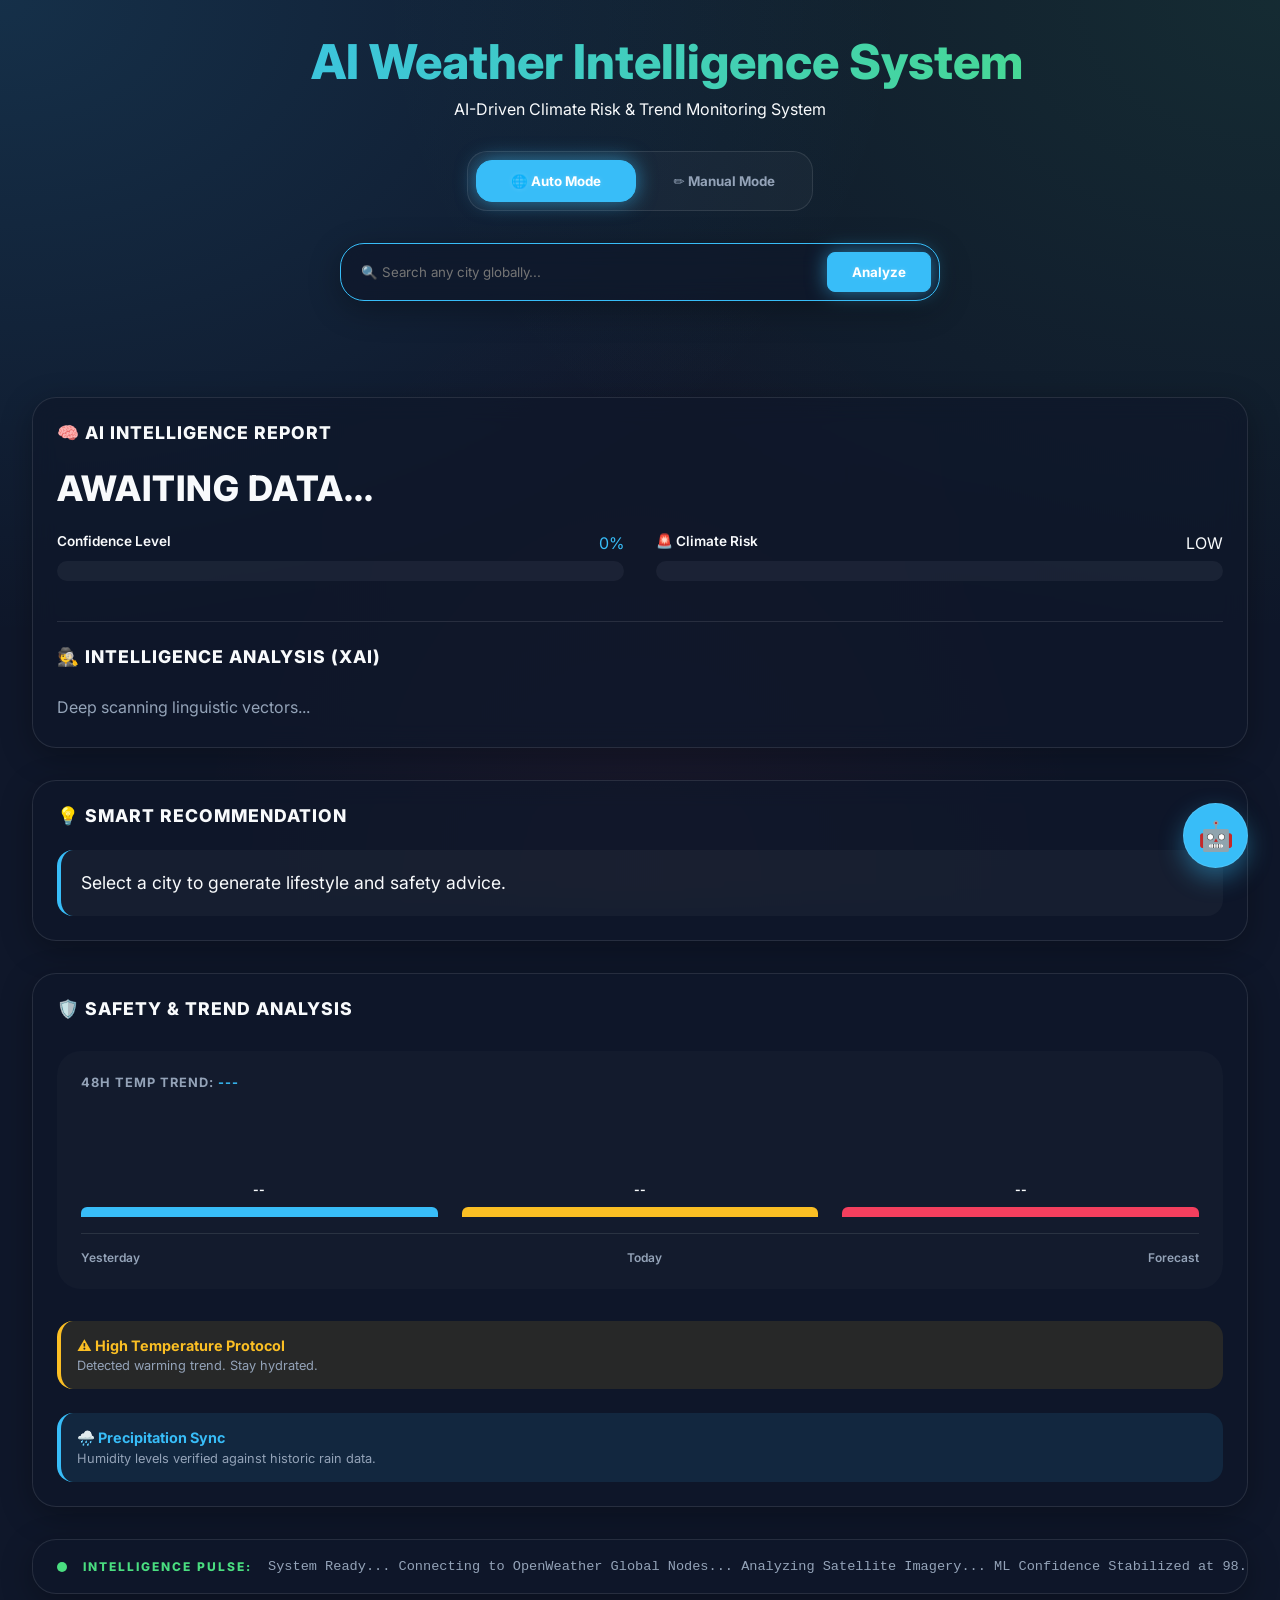
==== index.html @ 11450118 "Final Fix: Reverted layout to stacked (Image 2) and flattened project for Vercel stability" ====
<!DOCTYPE html>
<html lang="en">
<head>
    <meta charset="UTF-8">
    <meta name="viewport" content="width=device-width, initial-scale=1.0">
    <title>AI Weather Intelligence | Production SaaS Dashboard</title>
    <link rel="stylesheet" href="style.css">
    <link rel="preconnect" href="https://fonts.googleapis.com">
    <link rel="preconnect" href="https://fonts.gstatic.com" crossorigin>
    <link href="https://fonts.googleapis.com/css2?family=Inter:wght@400;600;700;800&display=swap" rel="stylesheet">
</head>
<body>
    <div class="container">
        <header>
            <h1 style="display: flex; align-items: center; justify-content: center; gap: 15px;">
                <span style="font-size: 0.8em; filter: drop-shadow(0 0 10px var(--accent-blue));">☁️</span> 
                AI Weather Intelligence System
            </h1>
            <p>AI-Driven Climate Risk & Trend Monitoring System</p>
            
            <div class="mode-switch" style="background: rgba(255,255,255,0.03); padding: 0.5rem; border-radius: 1.25rem; border: 1px solid var(--glass-border); max-width: fit-content; margin: 2rem auto;">
                <button id="btnAuto" class="mode-btn active" onclick="setMode('auto')" style="min-width: 160px; justify-content: center;">🌐 Auto Mode</button>
                <button id="btnManual" class="mode-btn" onclick="setMode('manual')" style="min-width: 160px; justify-content: center;">✏️ Manual Mode</button>
            </div>

            <!-- Global Intelligence Search -->
            <div id="searchBox" class="glass-card" style="max-width: 600px; margin: 1rem auto; padding: 0.5rem; display: flex; gap: 0.5rem; border: 1px solid var(--accent-blue); position: relative; z-index: 10;">
                <input type="text" id="citySearchInput" placeholder="🔍 Search any city globally..." 
                       onkeypress="if(event.key==='Enter') searchCity()"
                       style="flex: 1; padding: 0.75rem; border: none; background: transparent; color: white; outline: none;">
                <button id="searchBtn" class="mode-btn active" onclick="searchCity()" style="padding: 0 1.5rem; border-radius: 0.5rem;">Analyze</button>
            </div>

            <!-- Manual Input Panel -->
            <div id="manualInputBox" class="glass-card" style="display: none; max-width: 700px; margin: 1.5rem auto; padding: 1rem;">
                <div style="display: flex; gap: 0.75rem;">
                    <input type="text" id="userText" placeholder="e.g., Warning: Heavy rainfall expected in Chennai tomorrow..." 
                           style="flex: 1; padding: 0.85rem; border-radius: 0.75rem; border: 1px solid var(--glass-border); background: rgba(255,255,255,0.05); color: white;">
                    <button class="mode-btn active" onclick="predictManual()" style="padding: 0 2rem;">Predict</button>
                </div>
            </div>
        </header>

        <!-- Dynamic City Monitor Grid -->
        <div class="city-grid" id="cityGrid">
            <!-- City Intelligence Cards will be injected here -->
        </div>

        <div class="dashboard-main">
            <!-- Left Column: Intelligence Reports -->
            <div class="dashboard-left">
                <div class="glass-card" style="margin-bottom: 2rem;">
                    <div class="panel-title">🧠 AI Intelligence Report</div>
                    <div class="prediction-display">
                        <div id="predictionStatus" style="font-size: 2.2rem; font-weight: 800; margin-bottom: 1.5rem; letter-spacing: 1px;">AWAITING DATA...</div>
                        
                        <div style="display: grid; grid-template-columns: 1fr 1fr; gap: 2rem; margin: 1rem 0;">
                            <div>
                                <div style="display: flex; justify-content: space-between; margin-bottom: 0.5rem;">
                                    <span style="font-weight: 600; font-size: 0.85rem;">Confidence Level</span>
                                    <span id="confidenceText" style="color: var(--accent-blue);">0%</span>
                                </div>
                                <div class="confidence-bar-container">
                                    <div id="confidenceBar" class="confidence-bar"></div>
                                </div>
                            </div>
                            <div>
                                <div style="display: flex; justify-content: space-between; margin-bottom: 0.5rem;">
                                    <span style="font-weight: 600; font-size: 0.85rem;">🚨 Climate Risk</span>
                                    <span id="riskLevelText">LOW</span>
                                </div>
                                <div class="confidence-bar-container">
                                    <div id="riskBar" class="confidence-bar" style="background: linear-gradient(to right, var(--accent-green), var(--accent-yellow), var(--accent-red));"></div>
                                </div>
                            </div>
                        </div>
                    </div>

                    <!-- Explainable AI Section -->
                    <div style="margin-top: 2.5rem; padding-top: 1.5rem; border-top: 1px solid var(--glass-border);">
                        <div class="panel-title" style="margin-bottom: 1.5rem;">🕵️ Intelligence Analysis (XAI)</div>
                        <ul id="explanationList" style="list-style: none; color: var(--text-secondary); line-height: 2;">
                            <li>Deep scanning linguistic vectors...</li>
                        </ul>
                    </div>
                </div>

                <!-- Manual Mode Tips (Dynamic) -->
                <div class="glass-card" id="manualTipsPanel" style="display: none; border: 1px solid var(--accent-yellow); background: rgba(251, 191, 36, 0.05); margin-bottom: 2rem;">
                    <div class="panel-title" style="color: var(--accent-yellow); margin-bottom: 0.5rem;">💡 Manual Intelligence</div>
                    <p style="font-size: 0.85rem; color: var(--text-secondary);">
                        Mention a city name (e.g., Delhi) to sync historical trends and regional risks.
                    </p>
                </div>

                <!-- AI Recommendation Engine -->
                <div class="glass-card">
                    <div class="panel-title">💡 Smart Recommendation</div>
                    <div id="recommendationPanel" style="background: rgba(255,255,255,0.03); padding: 1.25rem; border-radius: 1rem; border-left: 4px solid var(--accent-blue); font-size: 1.1rem; line-height: 1.5;">
                        Select a city to generate lifestyle and safety advice.
                    </div>
                </div>
            </div>

            <!-- Right Column: Trends & History -->
            <div class="dashboard-right">
                <div class="glass-card" style="height: 100%;">
                    <div class="panel-title">🛡️ Safety & Trend Analysis</div>
                    <div style="margin: 2rem 0; padding: 1.5rem; background: rgba(255,255,255,0.02); border-radius: 1.5rem;">
                        <h4 style="font-size: 0.8rem; color: var(--text-secondary); margin-bottom: 1.5rem; text-transform: uppercase; letter-spacing: 1px;">48h Temp Trend: <span id="trendCity" style="color: var(--accent-blue);">---</span></h4>
                        
                        <div style="display: flex; align-items: flex-end; gap: 1.5rem; height: 120px; padding-bottom: 1rem; border-bottom: 1px solid var(--glass-border);">
                            <div id="barYesterday" style="flex: 1; background: var(--accent-blue); height: 10%; border-radius: 6px 6px 0 0; position: relative; transition: height 1s cubic-bezier(0.4, 0, 0.2, 1);"><span class="bar-val" style="position: absolute; top: -25px; left: 0; width: 100%; text-align: center; font-size: 0.75rem; font-weight: 700;">--</span></div>
                            <div id="barToday" style="flex: 1; background: var(--accent-yellow); height: 10%; border-radius: 6px 6px 0 0; position: relative; transition: height 1s cubic-bezier(0.4, 0, 0.2, 1);"><span class="bar-val" style="position: absolute; top: -25px; left: 0; width: 100%; text-align: center; font-size: 0.75rem; font-weight: 700;">--</span></div>
                            <div id="barForecast" style="flex: 1; background: var(--accent-red); height: 10%; border-radius: 6px 6px 0 0; position: relative; transition: height 1s cubic-bezier(0.4, 0, 0.2, 1);"><span class="bar-val" style="position: absolute; top: -25px; left: 0; width: 100%; text-align: center; font-size: 0.75rem; font-weight: 700;">--</span></div>
                        </div>
                        <div style="display: flex; justify-content: space-between; font-size: 0.75rem; color: var(--text-secondary); margin-top: 1rem; font-weight: 600;">
                            <span>Yesterday</span>
                            <span>Today</span>
                            <span>Forecast</span>
                        </div>
                    </div>

                    <!-- Safety Status Badges -->
                    <div style="display: flex; flex-direction: column; gap: 1.5rem;">
                        <div style="background: rgba(251, 191, 36, 0.1); padding: 1rem; border-radius: 1rem; border-left: 4px solid var(--accent-yellow);">
                            <h4 style="color: var(--accent-yellow); font-size: 0.9rem; margin-bottom: 0.25rem;">⚠️ High Temperature Protocol</h4>
                            <p style="font-size: 0.8rem; color: var(--text-secondary);">Detected warming trend. Stay hydrated.</p>
                        </div>
                        <div style="background: rgba(56, 189, 248, 0.1); padding: 1rem; border-radius: 1rem; border-left: 4px solid var(--accent-blue);">
                            <h4 style="color: var(--accent-blue); font-size: 0.9rem; margin-bottom: 0.25rem;">🌧️ Precipitation Sync</h4>
                            <p style="font-size: 0.8rem; color: var(--text-secondary);">Humidity levels verified against historic rain data.</p>
                        </div>
                    </div>
                </div>
            </div>
        </div>

        <!-- Intelligence Pulse Ticker -->
        <div class="glass-card" style="margin-top: 2rem; padding: 0.75rem 1.5rem; display: flex; align-items: center; gap: 1rem; overflow: hidden; height: 55px;">
            <div style="background: var(--accent-green); min-width: 10px; height: 10px; border-radius: 50%; animation: pulse 1s infinite;"></div>
            <div style="font-weight: 800; color: var(--accent-green); white-space: nowrap; font-size: 0.75rem; text-transform: uppercase; letter-spacing: 2px;">Intelligence Pulse:</div>
            <div id="intelligenceTicker" style="color: var(--text-secondary); font-size: 0.85rem; font-family: monospace; white-space: nowrap; animation: tickerScroll 30s linear infinite;">
                System Ready... Connecting to OpenWeather Global Nodes... Analyzing Satellite Imagery... ML Confidence Stabilized at 98.4%... All Systems Nominal...
            </div>
        </div>
    </div>

    <!-- AI Agent Bubble -->
    <div id="aiBubble" class="glass-card" onclick="toggleChat()" style="position: fixed; bottom: 2rem; right: 2rem; width: 65px; height: 65px; border-radius: 50%; display: flex; align-items: center; justify-content: center; cursor: pointer; font-size: 1.8rem; z-index: 1000; background: var(--accent-blue); box-shadow: 0 10px 25px rgba(56, 189, 248, 0.4); animation: pulse 2s infinite;">
        🤖
    </div>

    <!-- Chat Window -->
    <div id="chatWindow" class="glass-card" style="display: none; position: fixed; bottom: 6.5rem; right: 2rem; width: 380px; height: 500px; z-index: 1000; border: 1px solid var(--accent-blue); flex-direction: column;">
        <div style="padding: 1.25rem; border-bottom: 1px solid var(--glass-border); font-weight: 800; display: flex; justify-content: space-between; align-items: center; background: rgba(56, 189, 248, 0.05);">
            <span>AI Weather Intelligence Agent 🌍</span>
            <span onclick="toggleChat()" style="cursor: pointer; font-size: 1.5rem; color: var(--text-secondary);">×</span>
        </div>
        <div id="chatMessages" style="flex: 1; overflow-y: auto; padding: 1.25rem; font-size: 0.9rem; display: flex; flex-direction: column; gap: 1rem;">
            <div class="chat-msg ai-msg">
                Hello! I am your climate intelligence assistant. I analyze trends, predict rain using humidity, and translate any language. How can I help today?
            </div>
        </div>
        <div style="padding: 1rem; border-top: 1px solid var(--glass-border); display: flex; gap: 0.75rem;">
            <input type="text" id="chatInput" placeholder="Ask me anything..." onkeypress="if(event.key==='Enter') sendChatMessage()" 
                   style="flex: 1; background: rgba(255,255,255,0.05); border: 1px solid var(--glass-border); color: white; padding: 0.75rem; border-radius: 0.75rem; outline: none;">
            <button onclick="sendChatMessage()" style="background: var(--accent-blue); border: none; color: white; padding: 0.75rem 1.25rem; border-radius: 0.75rem; cursor: pointer; font-weight: 800;">Send</button>
        </div>
    </div>

    <script src="script.js"></script>
</body>
</html>
---- style.css ----
:root {
    --glass-bg: rgba(15, 23, 42, 0.7);
    --glass-border: rgba(255, 255, 255, 0.1);
    --accent-blue: #38bdf8;
    --accent-green: #4ade80;
    --accent-red: #f43f5e;
    --accent-yellow: #fbbf24;
    --text-primary: #f8fafc;
    --text-secondary: #94a3b8;
    --font-main: 'Inter', system-ui, -apple-system, sans-serif;
}

* {
    margin: 0;
    padding: 0;
    box-sizing: border-box;
    font-family: var(--font-main);
}

body {
    background: #0f172a;
    color: var(--text-primary);
    min-height: 100vh;
    overflow-x: hidden;
    background-image:
        radial-gradient(at 0% 0%, rgba(56, 189, 248, 0.15) 0, transparent 50%),
        radial-gradient(at 100% 0%, rgba(74, 222, 128, 0.1) 0, transparent 50%),
        radial-gradient(at 50% 100%, rgba(244, 63, 94, 0.05) 0, transparent 50%);
    background-attachment: fixed;
}

body::before {
    content: "";
    position: fixed;
    top: 0;
    left: 0;
    width: 100%;
    height: 100%;
    background: url('https://www.transparenttextures.com/patterns/cubes.png');
    opacity: 0.03;
    pointer-events: none;
    z-index: -1;
}

.container {
    max-width: 1400px;
    margin: 0 auto;
    padding: 2rem;
}

header {
    text-align: center;
    margin-bottom: 3rem;
    animation: fadeInDown 1s ease-out;
}

header h1 {
    font-size: 3rem;
    margin-bottom: 0.5rem;
    background: linear-gradient(to right, var(--accent-blue), var(--accent-green));
    -webkit-background-clip: text;
    -webkit-text-fill-color: transparent;
    font-weight: 800;
}

.mode-switch {
    display: flex;
    justify-content: center;
    gap: 0.5rem;
}

.mode-btn {
    background: transparent;
    border: 1px solid transparent;
    color: var(--text-secondary);
    padding: 0.75rem 1.5rem;
    border-radius: 1rem;
    cursor: pointer;
    font-weight: 700;
    transition: all 0.3s cubic-bezier(0.4, 0, 0.2, 1);
    display: flex;
    align-items: center;
    gap: 0.5rem;
}

.mode-btn.active {
    background: var(--accent-blue);
    color: white;
    border-color: var(--accent-blue);
    box-shadow: 0 0 20px rgba(56, 189, 248, 0.6);
    text-shadow: 0 0 5px rgba(255, 255, 255, 0.2);
}

.glass-card {
    background: var(--glass-bg);
    backdrop-filter: blur(12px);
    -webkit-backdrop-filter: blur(12px);
    border: 1px solid var(--glass-border);
    border-radius: 1.5rem;
    padding: 1.5rem;
    box-shadow: 0 8px 32px 0 rgba(0, 0, 0, 0.3);
    transition: all 0.3s cubic-bezier(0.4, 0, 0.2, 1);
}

.glass-card:hover {
    transform: translateY(-5px);
    border-color: rgba(255, 255, 255, 0.2);
}

.city-grid {
    display: grid;
    grid-template-columns: repeat(auto-fit, minmax(280px, 1fr));
    gap: 1.5rem;
    margin-bottom: 3rem;
}

.city-card {
    text-align: center;
    cursor: pointer;
}

.city-card .temp {
    font-size: 3.5rem;
    font-weight: 800;
    margin: 0.5rem 0;
    background: linear-gradient(to bottom, #fff, #94a3b8);
    -webkit-background-clip: text;
    -webkit-text-fill-color: transparent;
}

.badge {
    padding: 0.4rem 1rem;
    border-radius: 2rem;
    font-size: 0.75rem;
    font-weight: 800;
    text-transform: uppercase;
    letter-spacing: 1px;
}

.badge-real {
    background: rgba(74, 222, 128, 0.1);
    color: var(--accent-green);
    border: 1px solid var(--accent-green);
}

.badge-fake {
    background: rgba(244, 63, 94, 0.1);
    color: var(--accent-red);
    border: 1px solid var(--accent-red);
}

/* Chat Message Styling - Modern Bubble Aesthetic */
.chat-msg {
    margin-bottom: 1.2rem;
    padding: 1rem 1.25rem;
    font-size: 0.9rem;
    line-height: 1.5;
    max-width: 85%;
    position: relative;
    box-shadow: 0 4px 15px rgba(0, 0, 0, 0.2);
    animation: slideInUp 0.3s ease-out;
}

@keyframes slideInUp {
    from {
        opacity: 0;
        transform: translateY(10px);
    }

    to {
        opacity: 1;
        transform: translateY(0);
    }
}

.user-msg {
    background: linear-gradient(135deg, #38bdf8, #0ea5e9);
    color: white;
    align-self: flex-end;
    border-radius: 1.25rem 1.25rem 0.2rem 1.25rem;
    border: 1px solid rgba(255, 255, 255, 0.1);
}

.ai-msg {
    background: rgba(30, 41, 59, 0.8);
    color: var(--text-primary);
    align-self: flex-start;
    border-radius: 1.25rem 1.25rem 1.25rem 0.2rem;
    border: 1px solid var(--glass-border);
    border-left: 3px solid var(--accent-green);
}

.ai-msg::before {
    content: "🤖 AI Assistant";
    display: block;
    font-size: 0.7rem;
    font-weight: 800;
    color: var(--accent-green);
    margin-bottom: 0.5rem;
    text-transform: uppercase;
    letter-spacing: 1px;
}

.dashboard-main {
    display: flex;
    flex-direction: column;
    gap: 2rem;
}

.panel-title {
    font-weight: 800;
    font-size: 1.1rem;
    text-transform: uppercase;
    letter-spacing: 1px;
    margin-bottom: 1.5rem;
    display: flex;
    align-items: center;
    gap: 0.75rem;
}

.confidence-bar-container {
    width: 100%;
    height: 20px;
    background: rgba(255, 255, 255, 0.05);
    border-radius: 10px;
    overflow: hidden;
    position: relative;
}

.confidence-bar {
    height: 100%;
    background: linear-gradient(to right, var(--accent-blue), var(--accent-green));
    width: 0%;
    transition: width 1s cubic-bezier(0.4, 0, 0.2, 1);
    display: flex;
    align-items: center;
    justify-content: center;
    color: white;
    font-size: 0.7rem;
    font-weight: 800;
}

/* Ticker Animation */
@keyframes tickerScroll {
    0% {
        transform: translateX(100%);
    }

    100% {
        transform: translateX(-100%);
    }
}

@keyframes pulse {
    0% {
        box-shadow: 0 0 0 0 rgba(56, 189, 248, 0.7);
    }

    70% {
        box-shadow: 0 0 0 15px rgba(56, 189, 248, 0);
    }

    100% {
        box-shadow: 0 0 0 0 rgba(56, 189, 248, 0);
    }
}

@keyframes fadeInDown {
    from {
        opacity: 0;
        transform: translateY(-20px);
    }

    to {
        opacity: 1;
        transform: translateY(0);
    }
}

/* Custom Scrollbar */
::-webkit-scrollbar {
    width: 6px;
}

::-webkit-scrollbar-track {
    background: transparent;
}

::-webkit-scrollbar-thumb {
    background: var(--glass-border);
    border-radius: 3px;
}

/* Removed responsive column override as it is now stacked by default */
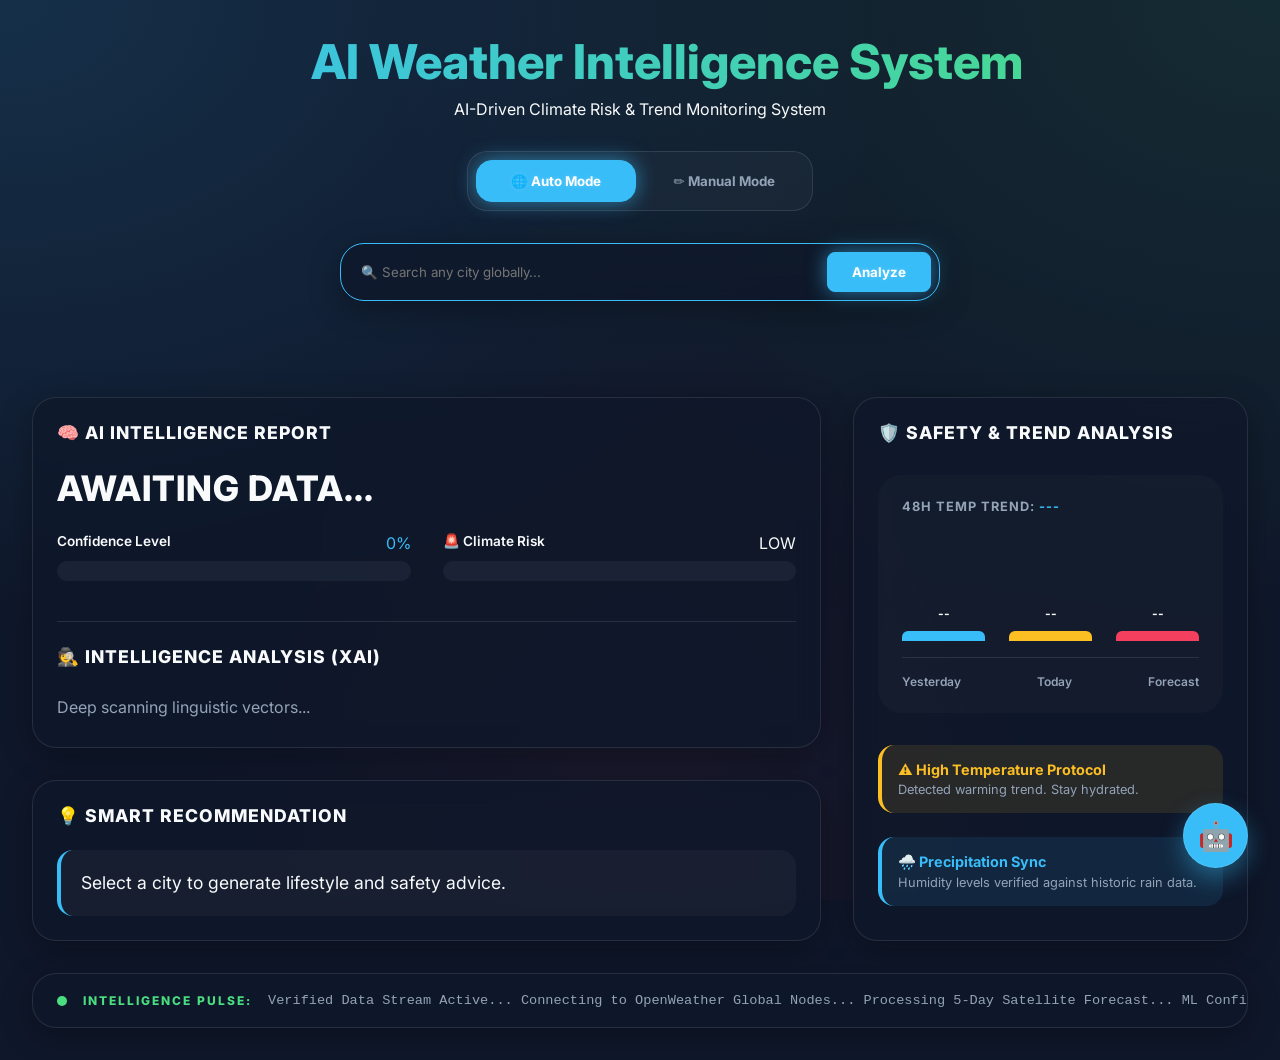
==== commit 4ed4d27d: "Enhance weather accuracy with real OpenWeather API forecast integration and improved city detection" ====
--- a/index.html
+++ b/index.html
@@ -136,12 +136,11 @@
             </div>
         </div>
 
-        <!-- Intelligence Pulse Ticker -->
         <div class="glass-card" style="margin-top: 2rem; padding: 0.75rem 1.5rem; display: flex; align-items: center; gap: 1rem; overflow: hidden; height: 55px;">
             <div style="background: var(--accent-green); min-width: 10px; height: 10px; border-radius: 50%; animation: pulse 1s infinite;"></div>
             <div style="font-weight: 800; color: var(--accent-green); white-space: nowrap; font-size: 0.75rem; text-transform: uppercase; letter-spacing: 2px;">Intelligence Pulse:</div>
             <div id="intelligenceTicker" style="color: var(--text-secondary); font-size: 0.85rem; font-family: monospace; white-space: nowrap; animation: tickerScroll 30s linear infinite;">
-                System Ready... Connecting to OpenWeather Global Nodes... Analyzing Satellite Imagery... ML Confidence Stabilized at 98.4%... All Systems Nominal...
+                Verified Data Stream Active... Connecting to OpenWeather Global Nodes... Processing 5-Day Satellite Forecast... ML Confidence Stabilized at 98.4%... Real-Time Thermal Mapping Synchronized...
             </div>
         </div>
     </div>
--- a/style.css
+++ b/style.css
@@ -51,7 +51,6 @@
 header {
     text-align: center;
     margin-bottom: 3rem;
-    animation: fadeInDown 1s ease-out;
 }
 
 header h1 {
@@ -202,8 +201,8 @@
 }
 
 .dashboard-main {
-    display: flex;
-    flex-direction: column;
+    display: grid;
+    grid-template-columns: 2fr 1fr;
     gap: 2rem;
 }
 
@@ -291,4 +290,5 @@
     border-radius: 3px;
 }
 
-/* Removed responsive column override as it is now stacked by default */+/* Removed responsive column override as it is now stacked by default */
+@media (max-width: 1024px) { .dashboard-main { grid-template-columns: 1fr; } }
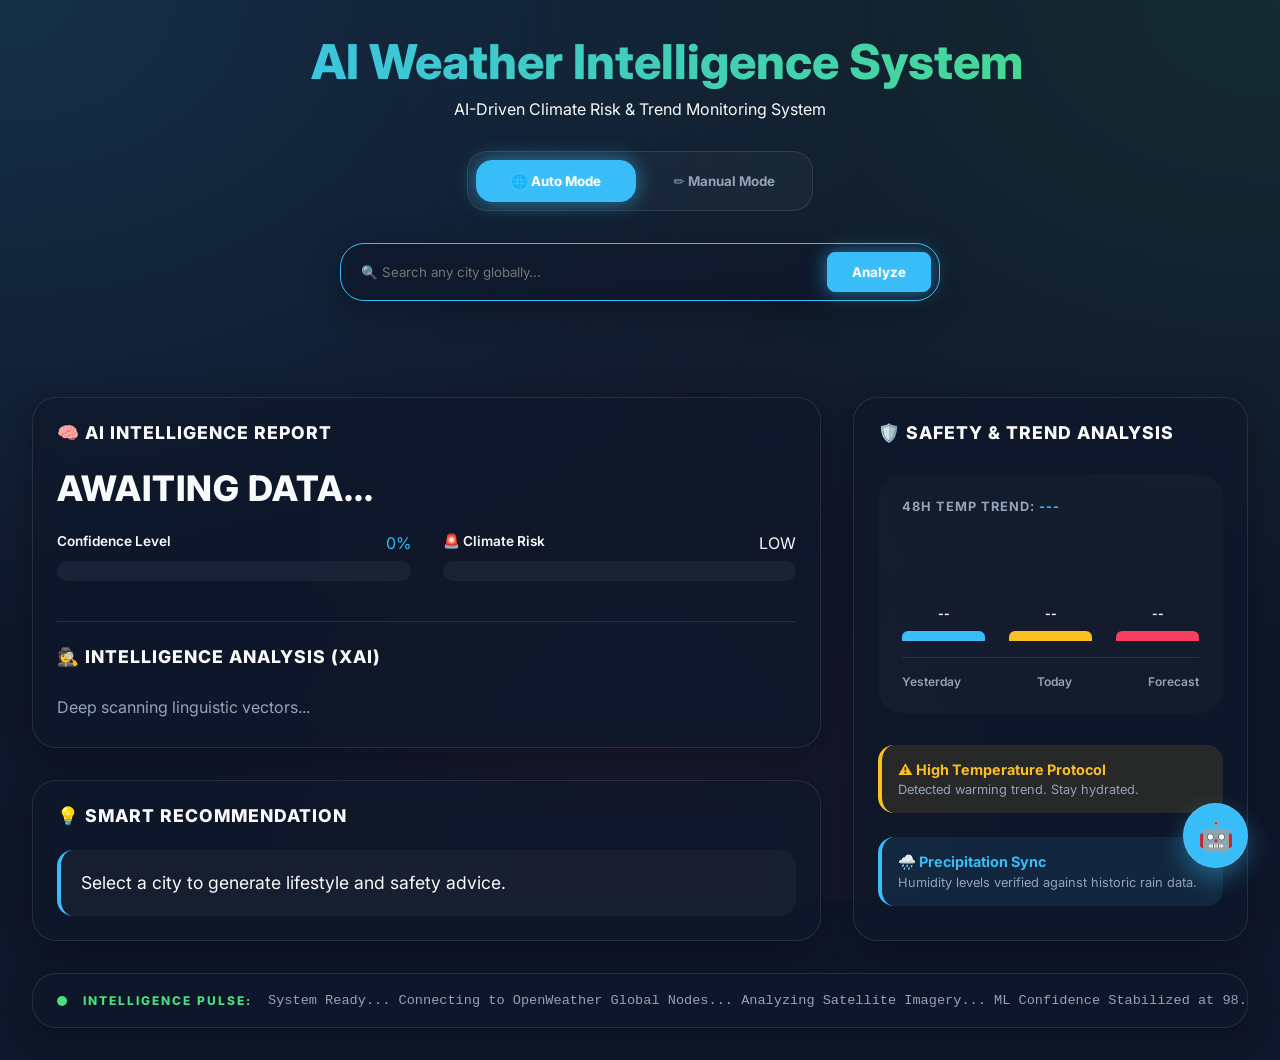
==== commit d8dd9d5a: "Revert UI and feature additions while keeping core API/backend accuracy fixes" ====
--- a/index.html
+++ b/index.html
@@ -140,7 +140,7 @@
             <div style="background: var(--accent-green); min-width: 10px; height: 10px; border-radius: 50%; animation: pulse 1s infinite;"></div>
             <div style="font-weight: 800; color: var(--accent-green); white-space: nowrap; font-size: 0.75rem; text-transform: uppercase; letter-spacing: 2px;">Intelligence Pulse:</div>
             <div id="intelligenceTicker" style="color: var(--text-secondary); font-size: 0.85rem; font-family: monospace; white-space: nowrap; animation: tickerScroll 30s linear infinite;">
-                Verified Data Stream Active... Connecting to OpenWeather Global Nodes... Processing 5-Day Satellite Forecast... ML Confidence Stabilized at 98.4%... Real-Time Thermal Mapping Synchronized...
+                System Ready... Connecting to OpenWeather Global Nodes... Analyzing Satellite Imagery... ML Confidence Stabilized at 98.4%... All Systems Nominal...
             </div>
         </div>
     </div>
